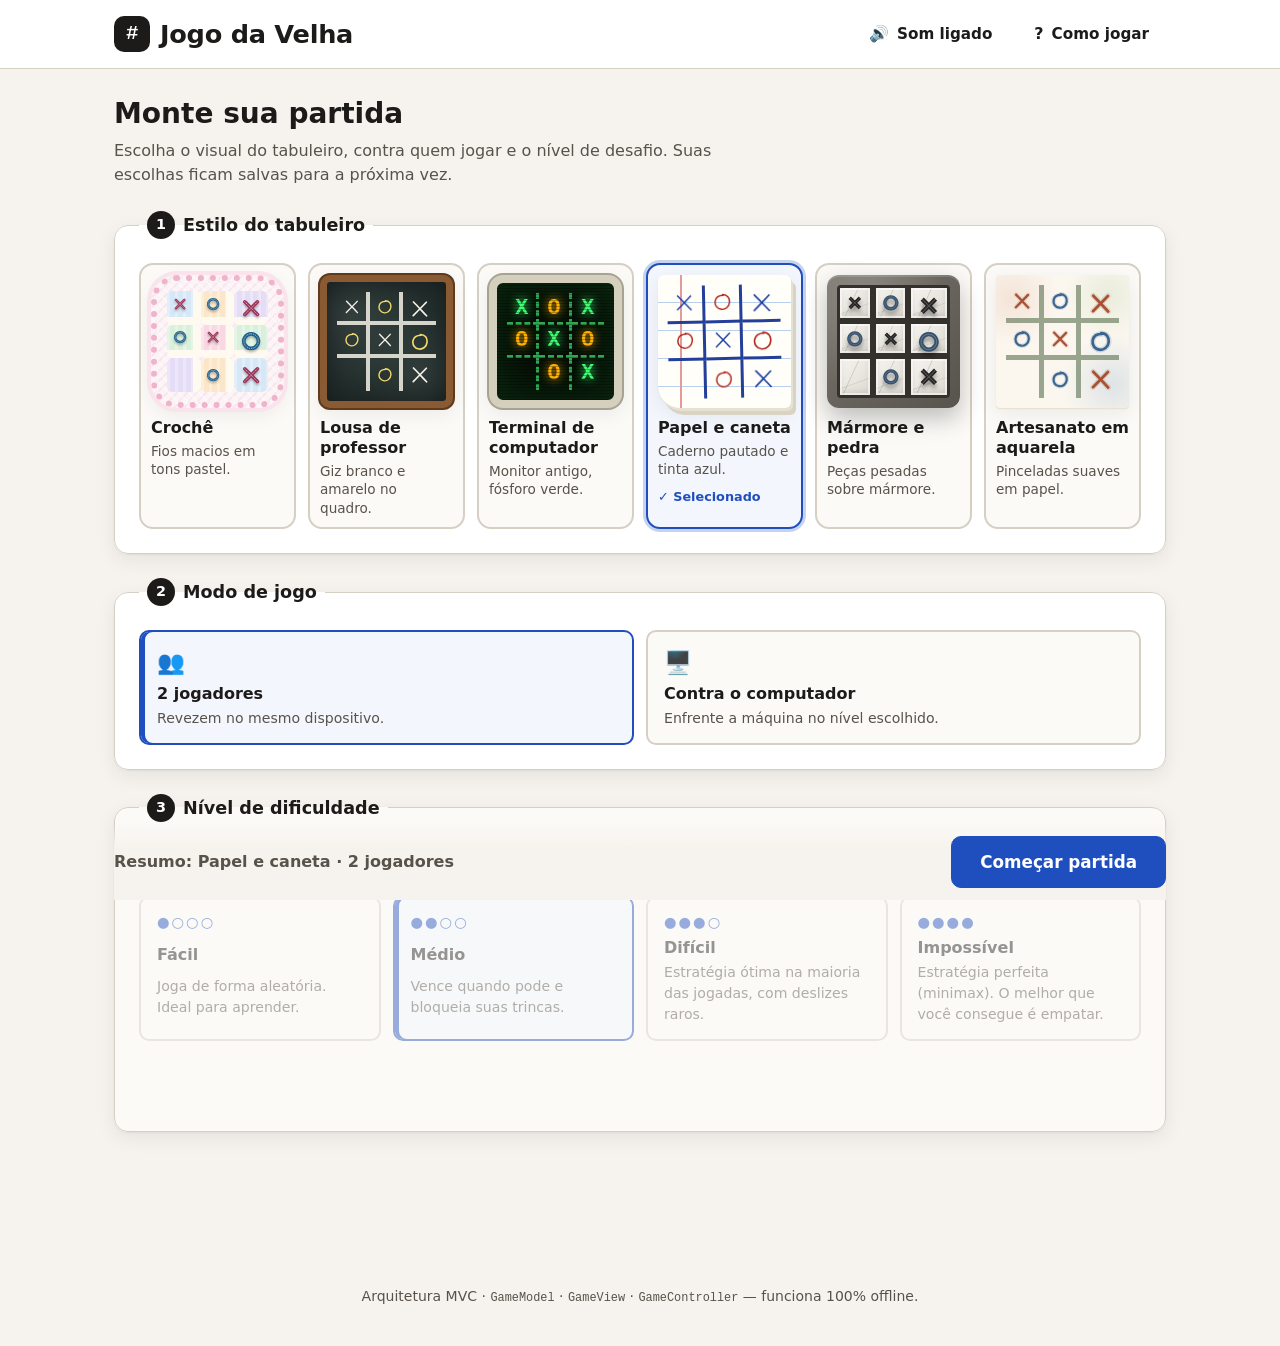
==== index.html @ 413ea944 "Jogo da Velha em arquitetura MVC Jogo da velha com separação Model/View/Controller, 6 estilos de tab" ====
<!DOCTYPE html>
<html lang="pt-BR">
<head>
  <meta charset="UTF-8">
  <meta name="viewport" content="width=device-width, initial-scale=1">
  <meta name="description" content="Jogo da Velha em arquitetura MVC com estilos visuais, níveis de dificuldade e acessibilidade WCAG AA.">
  <title>Jogo da Velha — Requisitos e Solução MVC</title>
  <link rel="stylesheet" href="css/styles.css">
</head>
<body>
  <a class="skip-link" href="#main">Pular para o conteúdo</a>

  <header class="app-header">
    <div class="app-header__inner">
      <h1 class="app-title">
        <span class="app-title__logo" aria-hidden="true">#</span>
        Jogo da Velha
      </h1>
      <nav class="app-header__actions" aria-label="Ações gerais">
        <button type="button" class="btn btn--ghost" id="btn-sound" aria-pressed="true" title="Ativar ou desativar sons (atalho S)">
          <span class="btn__icon" aria-hidden="true">🔊</span>
          <span class="btn__label">Som ligado</span>
        </button>
        <button type="button" class="btn btn--ghost" id="btn-help" title="Como jogar e atalhos (atalho ?)">
          <span class="btn__icon" aria-hidden="true">?</span>
          <span class="btn__label">Como jogar</span>
        </button>
      </nav>
    </div>
  </header>

  <main id="main" class="app-main" tabindex="-1">

    <!-- =============== TELA 1 — CONFIGURAÇÃO =============== -->
    <section id="screen-setup" class="screen" aria-labelledby="setup-title">
      <div class="setup-intro">
        <h2 id="setup-title">Monte sua partida</h2>
        <p class="muted">Escolha o visual do tabuleiro, contra quem jogar e o nível de desafio. Suas escolhas ficam salvas para a próxima vez.</p>
      </div>

      <form id="setup-form" class="setup-form" novalidate>
        <!-- Passo 1: estilo -->
        <fieldset class="setup-step">
          <legend><span class="step-num" aria-hidden="true">1</span> Estilo do tabuleiro</legend>
          <div class="style-grid" id="style-options">
            <!-- Cartões gerados pela View a partir do catálogo de estilos -->
          </div>
        </fieldset>

        <!-- Passo 2: modo -->
        <fieldset class="setup-step">
          <legend><span class="step-num" aria-hidden="true">2</span> Modo de jogo</legend>
          <div class="choice-row">
            <label class="choice">
              <input type="radio" name="mode" value="pvp" checked>
              <span class="choice__body">
                <span class="choice__icon" aria-hidden="true">👥</span>
                <span class="choice__title">2 jogadores</span>
                <span class="choice__desc">Revezem no mesmo dispositivo.</span>
              </span>
            </label>
            <label class="choice">
              <input type="radio" name="mode" value="cpu">
              <span class="choice__body">
                <span class="choice__icon" aria-hidden="true">🖥️</span>
                <span class="choice__title">Contra o computador</span>
                <span class="choice__desc">Enfrente a máquina no nível escolhido.</span>
              </span>
            </label>
          </div>
        </fieldset>

        <!-- Passo 3: dificuldade (somente contra o computador) -->
        <fieldset class="setup-step" id="cpu-options">
          <legend><span class="step-num" aria-hidden="true">3</span> Nível de dificuldade</legend>
          <p class="hint" id="cpu-options-hint">Disponível apenas no modo “Contra o computador”.</p>
          <div class="choice-row choice-row--4" id="difficulty-options">
            <!-- Gerado pela View a partir de DIFFICULTIES -->
          </div>

          <div class="mark-choice">
            <span class="mark-choice__label" id="mark-label">Você joga com:</span>
            <div class="segmented" role="radiogroup" aria-labelledby="mark-label">
              <label><input type="radio" name="humanMark" value="X" checked><span>X <small>(começa)</small></span></label>
              <label><input type="radio" name="humanMark" value="O"><span>O <small>(joga em 2º)</small></span></label>
            </div>
          </div>
        </fieldset>

        <div class="setup-actions">
          <p class="setup-summary" id="setup-summary" aria-live="polite"></p>
          <button type="submit" class="btn btn--primary btn--lg" id="btn-start">Começar partida</button>
        </div>
      </form>
    </section>

    <!-- =============== TELA 2 — PARTIDA =============== -->
    <section id="screen-game" class="screen" aria-labelledby="game-title" hidden>
      <h2 id="game-title" class="visually-hidden">Partida em andamento</h2>

      <div class="game-toolbar">
        <p class="config-chip" id="config-chip"></p>
        <button type="button" class="btn btn--ghost btn--sm" id="btn-settings" title="Voltar à escolha de estilo e dificuldade (atalho M)">
          <span aria-hidden="true">⚙</span> Alterar configurações
        </button>
      </div>

      <div class="scoreboard" aria-label="Placar da sessão" role="group">
        <div class="score score--x">
          <span class="score__label">Vitórias X</span>
          <span class="score__who" id="score-x-who">Jogador X</span>
          <output class="score__value" id="score-x" aria-label="Vitórias de X">0</output>
        </div>
        <div class="score score--draw">
          <span class="score__label">Empates</span>
          <span class="score__who">“Deu velha”</span>
          <output class="score__value" id="score-draw" aria-label="Empates">0</output>
        </div>
        <div class="score score--o">
          <span class="score__label">Vitórias O</span>
          <span class="score__who" id="score-o-who">Jogador O</span>
          <output class="score__value" id="score-o" aria-label="Vitórias de O">0</output>
        </div>
      </div>

      <div class="status" id="status" role="status" aria-live="polite" aria-atomic="true" data-tone="turn">
        <span class="status__badge" id="status-badge" aria-hidden="true">X</span>
        <span class="status__text" id="status-text">Vez do Jogador X</span>
      </div>

      <div class="stage" id="stage">
        <div class="board" id="board" role="group" aria-label="Tabuleiro 3 por 3" aria-describedby="board-help">
          <!-- 9 botões gerados pela View (RF01) -->
        </div>
      </div>
      <p class="visually-hidden" id="board-help">Use Tab para percorrer as casas, setas para mover entre elas e Enter ou Espaço para marcar. Teclas 1 a 9 marcam a casa correspondente.</p>

      <div class="game-actions">
        <button type="button" class="btn btn--primary" id="btn-new" title="Limpa o tabuleiro e mantém o placar (atalho N)">
          <span aria-hidden="true">↻</span> Nova partida
        </button>
        <button type="button" class="btn" id="btn-undo" title="Desfaz a última jogada (atalho U ou Ctrl+Z)">
          <span aria-hidden="true">↶</span> Desfazer jogada
        </button>
        <button type="button" class="btn btn--danger" id="btn-reset" title="Zera vitórias e empates após confirmação">
          <span aria-hidden="true">⌫</span> Zerar placar
        </button>
      </div>
      <p class="shortcuts muted" aria-hidden="true">
        Atalhos: <kbd>1</kbd>–<kbd>9</kbd> marcar · <kbd>N</kbd> nova partida · <kbd>U</kbd> desfazer · <kbd>M</kbd> configurações · <kbd>?</kbd> ajuda
      </p>
    </section>
  </main>

  <footer class="app-footer">
    <p>Arquitetura MVC · <code>GameModel</code> · <code>GameView</code> · <code>GameController</code> — funciona 100% offline.</p>
  </footer>

  <!-- =============== DIÁLOGO DE CONFIRMAÇÃO (nativo) =============== -->
  <dialog id="confirm-dialog" class="dialog" aria-labelledby="confirm-title" aria-describedby="confirm-message">
    <form method="dialog" class="dialog__body">
      <h2 id="confirm-title" class="dialog__title">Confirmar</h2>
      <p id="confirm-message"></p>
      <div class="dialog__actions">
        <button type="submit" value="cancel" class="btn" id="confirm-cancel" autofocus>Cancelar</button>
        <button type="submit" value="confirm" class="btn btn--danger" id="confirm-ok">Confirmar</button>
      </div>
    </form>
  </dialog>

  <!-- =============== AJUDA =============== -->
  <dialog id="help-dialog" class="dialog dialog--wide" aria-labelledby="help-title">
    <form method="dialog" class="dialog__body">
      <h2 id="help-title" class="dialog__title">Como jogar</h2>
      <ol class="help-list">
        <li><strong>Objetivo:</strong> alinhar 3 marcas iguais em uma linha, coluna ou diagonal.</li>
        <li><strong>X sempre começa</strong> cada partida. Depois as vezes se alternam automaticamente.</li>
        <li>Cada casa aceita <strong>uma única marca</strong>. Clicar numa casa ocupada não troca a vez.</li>
        <li>Se as 9 casas forem preenchidas sem trinca, <strong>deu velha</strong> (empate).</li>
        <li>Terminada a partida, o tabuleiro trava. Use <strong>Nova partida</strong> — o placar é mantido.</li>
        <li><strong>Zerar placar</strong> pede confirmação antes de apagar o histórico.</li>
      </ol>
      <h3 class="help-subtitle">Níveis do computador</h3>
      <dl class="help-levels" id="help-levels"></dl>
      <h3 class="help-subtitle">Atalhos de teclado</h3>
      <table class="help-keys">
        <tbody>
          <tr><th scope="row"><kbd>Tab</kbd> / <kbd>Shift</kbd>+<kbd>Tab</kbd></th><td>Percorrer casas e botões</td></tr>
          <tr><th scope="row"><kbd>←</kbd><kbd>↑</kbd><kbd>→</kbd><kbd>↓</kbd></th><td>Mover o foco pelo tabuleiro</td></tr>
          <tr><th scope="row"><kbd>Enter</kbd> / <kbd>Espaço</kbd></th><td>Marcar a casa em foco</td></tr>
          <tr><th scope="row"><kbd>1</kbd> a <kbd>9</kbd></th><td>Marcar casa (1 = canto superior esquerdo, 9 = inferior direito)</td></tr>
          <tr><th scope="row"><kbd>N</kbd></th><td>Nova partida</td></tr>
          <tr><th scope="row"><kbd>U</kbd> ou <kbd>Ctrl</kbd>+<kbd>Z</kbd></th><td>Desfazer jogada</td></tr>
          <tr><th scope="row"><kbd>M</kbd></th><td>Alterar configurações</td></tr>
          <tr><th scope="row"><kbd>S</kbd></th><td>Ligar/desligar som</td></tr>
          <tr><th scope="row"><kbd>Esc</kbd></th><td>Fechar janelas</td></tr>
        </tbody>
      </table>
      <div class="dialog__actions">
        <button type="submit" class="btn btn--primary" autofocus>Entendi</button>
      </div>
    </form>
  </dialog>

  <!-- Filtros SVG compartilhados (traço de giz, tinta e aquarela) -->
  <svg class="svg-defs" aria-hidden="true" focusable="false" width="0" height="0">
    <defs>
      <filter id="f-chalk" x="-10%" y="-10%" width="120%" height="120%">
        <feTurbulence type="fractalNoise" baseFrequency="0.9" numOctaves="2" seed="3" result="noise"/>
        <feDisplacementMap in="SourceGraphic" in2="noise" scale="3.2"/>
      </filter>
      <filter id="f-ink" x="-10%" y="-10%" width="120%" height="120%">
        <feTurbulence type="fractalNoise" baseFrequency="0.04" numOctaves="2" seed="7" result="noise"/>
        <feDisplacementMap in="SourceGraphic" in2="noise" scale="3"/>
      </filter>
      <filter id="f-watercolor" x="-20%" y="-20%" width="140%" height="140%">
        <feTurbulence type="fractalNoise" baseFrequency="0.05" numOctaves="3" seed="11" result="noise"/>
        <feDisplacementMap in="SourceGraphic" in2="noise" scale="6" result="d"/>
        <feGaussianBlur in="d" stdDeviation="0.6"/>
      </filter>
    </defs>
  </svg>

  <!-- Ordem de carga: Model → View → Controller (sem dependências externas, RNF07) -->
  <script src="js/model.js"></script>
  <script src="js/view.js"></script>
  <script src="js/controller.js"></script>
</body>
</html>
---- css/styles.css ----
/* =========================================================
   Jogo da Velha — folha de estilos
   Interface neutra (WCAG AA) + 6 estilos de tabuleiro
   (Crochê, Lousa, Terminal, Papel, Mármore, Aquarela)
   ========================================================= */

:root {
  --bg: #f6f3ee;
  --surface: #ffffff;
  --surface-2: #fbfaf7;
  --text: #1c1b1a;
  --muted: #58524a;
  --border: #d6cfc4;
  --primary: #1f4fbf;
  --primary-hover: #183f99;
  --danger: #b42318;
  --danger-hover: #8f1c13;
  --focus: #1f4fbf;
  --radius: 14px;
  --radius-sm: 10px;
  --shadow: 0 1px 2px rgba(28, 27, 26, .06), 0 6px 20px rgba(28, 27, 26, .07);
  --font: system-ui, -apple-system, "Segoe UI", Roboto, "Helvetica Neue", Arial, sans-serif;
  --mono: ui-monospace, "Cascadia Mono", Consolas, "Courier New", monospace;
  --space: clamp(12px, 3vw, 24px);

  /* Cores de X e O na interface (placar/status) — padrão, sobrescritas por estilo */
  --x-ui: #1d3fa5;
  --o-ui: #b3261e;
}

*, *::before, *::after { box-sizing: border-box; }

html { -webkit-text-size-adjust: 100%; }

body {
  margin: 0;
  min-height: 100vh;
  display: flex;
  flex-direction: column;
  background: var(--bg);
  color: var(--text);
  font: 16px/1.5 var(--font);
  overflow-x: hidden;
}

[hidden] { display: none !important; }

.visually-hidden,
.svg-defs {
  position: absolute !important;
  width: 1px; height: 1px;
  padding: 0; margin: -1px;
  overflow: hidden; clip: rect(0 0 0 0);
  white-space: nowrap; border: 0;
}

.skip-link {
  position: absolute; left: 12px; top: -60px;
  background: var(--primary); color: #fff;
  padding: 10px 16px; border-radius: 8px; z-index: 100;
  text-decoration: none; font-weight: 600;
}
.skip-link:focus { top: 12px; }

:focus-visible {
  outline: 3px solid var(--focus);
  outline-offset: 3px;
}

.muted { color: var(--muted); }

kbd {
  display: inline-block;
  min-width: 1.6em;
  padding: 0 .35em;
  border: 1px solid var(--border);
  border-bottom-width: 2px;
  border-radius: 5px;
  background: var(--surface);
  font: 600 .8em/1.6 var(--mono);
  text-align: center;
  color: var(--text);
}

/* ------------------------- Cabeçalho ------------------------- */

.app-header {
  background: var(--surface);
  border-bottom: 1px solid var(--border);
}
.app-header__inner {
  max-width: 1100px;
  margin: 0 auto;
  padding: 12px var(--space);
  display: flex;
  align-items: center;
  justify-content: space-between;
  gap: 12px;
  flex-wrap: wrap;
}
.app-title {
  margin: 0;
  font-size: clamp(1.25rem, 4vw, 1.6rem);
  display: flex; align-items: center; gap: 10px;
  letter-spacing: -.01em;
}
.app-title__logo {
  display: inline-grid; place-items: center;
  width: 36px; height: 36px;
  border-radius: 10px;
  background: var(--text); color: var(--surface);
  font: 700 1.3rem/1 var(--mono);
}
.app-header__actions { display: flex; gap: 8px; flex-wrap: wrap; }

.app-main {
  flex: 1;
  width: 100%;
  max-width: 1100px;
  margin: 0 auto;
  padding: var(--space);
}
.app-main:focus { outline: none; }

.app-footer {
  text-align: center;
  padding: 16px var(--space) 24px;
  color: var(--muted);
  font-size: .875rem;
}
.app-footer code { font-family: var(--mono); font-size: .85em; }

/* ------------------------- Botões ------------------------- */

.btn {
  --btn-bg: var(--surface);
  --btn-fg: var(--text);
  --btn-border: var(--border);
  display: inline-flex; align-items: center; justify-content: center; gap: 8px;
  min-height: 44px;              /* alvo de toque confortável */
  padding: 8px 16px;
  border: 1.5px solid var(--btn-border);
  border-radius: var(--radius-sm);
  background: var(--btn-bg);
  color: var(--btn-fg);
  font: 600 .95rem/1.2 var(--font);
  cursor: pointer;
  transition: background-color .15s, border-color .15s, transform .08s, box-shadow .15s;
}
.btn:hover:not(:disabled) { border-color: var(--text); box-shadow: 0 2px 8px rgba(0,0,0,.08); }
.btn:active:not(:disabled) { transform: translateY(1px); }
.btn:disabled { opacity: .5; cursor: not-allowed; }

.btn--primary { --btn-bg: var(--primary); --btn-fg: #fff; --btn-border: var(--primary); }
.btn--primary:hover:not(:disabled) { --btn-bg: var(--primary-hover); border-color: var(--primary-hover); }
.btn--danger { --btn-fg: var(--danger); --btn-border: #e5b4ae; }
.btn--danger:hover:not(:disabled) { border-color: var(--danger); background: #fdf1ef; }
#confirm-ok.btn--danger { --btn-bg: var(--danger); --btn-fg: #fff; --btn-border: var(--danger); }
#confirm-ok.btn--danger:hover { background: var(--danger-hover); }
.btn--ghost { --btn-border: transparent; --btn-bg: transparent; }
.btn--ghost:hover:not(:disabled) { background: var(--surface-2); border-color: var(--border); box-shadow: none; }
.btn--sm { min-height: 40px; padding: 6px 12px; font-size: .9rem; }
.btn--lg { min-height: 52px; padding: 12px 28px; font-size: 1.05rem; }
.btn__icon { font-size: 1.05em; line-height: 1; }

@media (max-width: 480px) {
  .app-header .btn__label { position: absolute; width: 1px; height: 1px; overflow: hidden; clip: rect(0 0 0 0); }
  .app-header .btn { min-width: 44px; padding: 8px; }
}

/* ------------------------- Tela de configuração ------------------------- */

.setup-intro h2 { margin: 0 0 4px; font-size: clamp(1.3rem, 4vw, 1.75rem); }
.setup-intro p { margin: 0 0 var(--space); max-width: 60ch; }

.setup-form { display: grid; gap: var(--space); }

.setup-step {
  margin: 0;
  padding: var(--space);
  border: 1px solid var(--border);
  border-radius: var(--radius);
  background: var(--surface);
  box-shadow: var(--shadow);
  min-width: 0;
}
.setup-step legend {
  padding: 0 8px;
  font-weight: 700;
  font-size: 1.1rem;
  display: flex; align-items: center; gap: 8px;
}
.step-num {
  display: inline-grid; place-items: center;
  width: 28px; height: 28px; border-radius: 50%;
  background: var(--text); color: var(--surface);
  font-size: .9rem;
}
.setup-step:disabled { background: var(--surface-2); }
.setup-step:disabled .choice-row,
.setup-step:disabled .mark-choice { opacity: .45; }
.hint {
  margin: 0 0 12px;
  padding: 8px 12px;
  border-radius: 8px;
  background: #eef2fb;
  color: #1d3a7a;
  font-size: .925rem;
}

/* Cartões de estilo */
.style-grid {
  display: grid;
  grid-template-columns: repeat(auto-fill, minmax(min(150px, 100%), 1fr));
  gap: 12px;
}
@media (max-width: 520px) {
  .style-grid { grid-template-columns: repeat(2, minmax(0, 1fr)); gap: 8px; }
  .style-card__body { padding: 8px; }
  .style-card__desc { display: none; }  /* design minimalista: o título + a prévia bastam */
  .setup-step { padding: 14px 12px; }
}
.style-card { position: relative; display: block; cursor: pointer; }
.style-card input,
.choice input,
.segmented input {
  position: absolute; opacity: 0; width: 1px; height: 1px; pointer-events: none;
}
.style-card__body {
  display: flex; flex-direction: column; gap: 4px;
  height: 100%;
  padding: 10px;
  border: 2px solid var(--border);
  border-radius: var(--radius);
  background: var(--surface-2);
  transition: border-color .15s, box-shadow .15s, transform .15s;
}
.style-card:hover .style-card__body { border-color: var(--muted); transform: translateY(-2px); }
.style-card input:checked + .style-card__body {
  border-color: var(--primary);
  box-shadow: 0 0 0 3px rgba(31, 79, 191, .25);
  background: #f3f6fd;
}
.style-card input:focus-visible + .style-card__body,
.choice input:focus-visible + .choice__body,
.segmented input:focus-visible + span {
  outline: 3px solid var(--focus);
  outline-offset: 3px;
}
.style-card__title { font-weight: 700; margin-top: 6px; line-height: 1.25; }
.style-card__desc { font-size: .85rem; color: var(--muted); line-height: 1.35; }
.style-card__check {
  display: none;
  margin-top: 4px;
  font-size: .8rem; font-weight: 700; color: var(--primary);
}
.style-card input:checked + .style-card__body .style-card__check { display: block; }

/* Escolhas (modo e dificuldade) */
.choice-row {
  display: grid;
  grid-template-columns: repeat(auto-fit, minmax(min(220px, 100%), 1fr));
  gap: 12px;
}
.choice-row--4 { grid-template-columns: repeat(auto-fit, minmax(min(190px, 100%), 1fr)); }
.choice { position: relative; display: block; cursor: pointer; }
.setup-step:disabled .choice, .setup-step:disabled .segmented label { cursor: not-allowed; }
.choice__body {
  display: grid; gap: 2px;
  height: 100%;
  padding: 14px 16px;
  border: 2px solid var(--border);
  border-radius: var(--radius-sm);
  background: var(--surface-2);
  transition: border-color .15s, background-color .15s;
}
.choice:hover .choice__body { border-color: var(--muted); }
.choice input:checked + .choice__body {
  border-color: var(--primary);
  background: #f3f6fd;
  box-shadow: inset 4px 0 0 var(--primary);
}
.choice__icon { font-size: 1.4rem; }
.choice__title { font-weight: 700; }
.choice__desc { font-size: .88rem; color: var(--muted); }
.level-meter { color: var(--primary); letter-spacing: 2px; font-size: .9rem; }

.mark-choice {
  display: flex; flex-wrap: wrap; align-items: center; gap: 10px 16px;
  margin-top: 16px;
}
.mark-choice__label { font-weight: 600; }
.segmented {
  display: inline-flex;
  border: 2px solid var(--border);
  border-radius: 999px;
  padding: 3px;
  background: var(--surface-2);
  flex-wrap: wrap;
}
.segmented label { position: relative; cursor: pointer; }
.segmented span {
  display: inline-block;
  padding: 8px 16px;
  border-radius: 999px;
  font-weight: 700;
  min-height: 40px;
}
.segmented small { font-weight: 500; color: inherit; opacity: .85; }
.segmented input:checked + span { background: var(--primary); color: #fff; }

.setup-actions {
  display: flex; flex-wrap: wrap; align-items: center; justify-content: space-between; gap: 12px;
  position: sticky; bottom: 0;
  padding: 12px 0;
  background: linear-gradient(to top, var(--bg) 70%, rgba(246, 243, 238, 0));
}
.setup-summary { margin: 0; font-weight: 600; color: var(--muted); flex: 1 1 240px; }

/* ------------------------- Tela de jogo ------------------------- */

#screen-game {
  max-width: 560px;
  margin: 0 auto;
  display: grid;
  gap: 14px;
}

.game-toolbar {
  display: flex; flex-wrap: wrap; align-items: center; justify-content: space-between; gap: 8px;
}
.config-chip {
  margin: 0;
  padding: 6px 12px;
  border-radius: 999px;
  background: var(--surface);
  border: 1px solid var(--border);
  font-size: .875rem; font-weight: 600; color: var(--muted);
}

/* Placar — RF07 */
.scoreboard {
  display: grid;
  grid-template-columns: repeat(3, minmax(0, 1fr));
  gap: 10px;
}
.score {
  display: grid; justify-items: center; gap: 0;
  padding: 10px 6px 8px;
  background: var(--surface);
  border: 1px solid var(--border);
  border-top: 5px solid var(--muted);
  border-radius: var(--radius-sm);
  box-shadow: var(--shadow);
  text-align: center;
  min-width: 0;
}
.score--x { border-top-color: var(--x-ui); }
.score--o { border-top-color: var(--o-ui); }
.score__label { font-size: .72rem; font-weight: 800; letter-spacing: .08em; text-transform: uppercase; color: var(--muted); }
.score__who { font-size: .8rem; color: var(--muted); white-space: nowrap; overflow: hidden; text-overflow: ellipsis; max-width: 100%; }
.score__value { font: 800 clamp(1.6rem, 7vw, 2.2rem)/1.1 var(--font); font-variant-numeric: tabular-nums; }
.score--x .score__value { color: var(--x-ui); }
.score--o .score__value { color: var(--o-ui); }
.score.is-bump { animation: bump .5s ease; }

/* Status — role="status" */
.status {
  --tone-bg: var(--surface);
  --tone-fg: var(--text);
  --tone-bar: var(--muted);
  display: flex; align-items: center; gap: 12px;
  min-height: 60px;
  padding: 10px 14px;
  border-radius: var(--radius-sm);
  background: var(--tone-bg);
  color: var(--tone-fg);
  border: 1px solid var(--border);
  border-left: 6px solid var(--tone-bar);
  box-shadow: var(--shadow);
  font-weight: 600;
  transition: background-color .2s;
}
.status[data-player="X"] { --tone-bar: var(--x-ui); }
.status[data-player="O"] { --tone-bar: var(--o-ui); }
.status[data-tone="win"]   { --tone-bg: #e8f6ed; --tone-fg: #14532d; --tone-bar: #15803d; }
.status[data-tone="draw"]  { --tone-bg: #fff5d9; --tone-fg: #5c4000; --tone-bar: #a16207; }
.status[data-tone="error"] { --tone-bg: #fdeceb; --tone-fg: #8c1d18; --tone-bar: #b42318; }
.status[data-tone="busy"]  { --tone-bg: #eef2fb; --tone-fg: #1d3a7a; }
.status__badge {
  flex: none;
  display: inline-grid; place-items: center;
  width: 38px; height: 38px;
  border-radius: 50%;
  background: var(--muted);
  color: #fff;
  font: 800 1.2rem/1 var(--font);
}
.status[data-player="X"] .status__badge { background: var(--x-ui); }
.status[data-player="O"] .status__badge { background: var(--o-ui); border-radius: 50%; }
.status[data-player="X"] .status__badge { border-radius: 8px; } /* forma distinta: não depende só da cor */
.status[data-tone="busy"] .status__text::after {
  content: "";
  display: inline-block; width: 1.2em; text-align: left;
  animation: dots 1.2s steps(4, end) infinite;
}
.status.is-invalid { animation: shake .4s ease; }

/* Ações */
.game-actions {
  display: grid;
  grid-template-columns: repeat(3, minmax(0, 1fr));
  gap: 10px;
}
.game-actions .btn { padding-inline: 8px; }
@media (max-width: 420px) {
  .game-actions { grid-template-columns: 1fr 1fr; }
  .game-actions .btn--primary { grid-column: 1 / -1; }
}
.shortcuts { margin: 0; text-align: center; font-size: .85rem; line-height: 2; }
@media (hover: none) { .shortcuts { display: none; } }

/* =========================================================
   TABULEIRO — estrutura comum
   ========================================================= */

.stage {
  /* Variáveis padrão (sobrescritas por estilo) */
  --stage-bg: #fffef8;
  --line: #2a4bb0;
  --line-w: 4px;
  --line-style: solid;
  --cell-bg: transparent;
  --x: #1d3fa5;
  --o: #b3261e;
  --mark-w: 9;
  --mark-cap: round;
  --win: #15803d;
  --win-bg: rgba(21, 128, 61, .16);
  --hover: rgba(0, 0, 0, .05);
  --cell-focus: #1f4fbf;
  --dim: .35;

  position: relative;
  padding: clamp(14px, 4vw, 26px);
  border-radius: 18px;
  background: var(--stage-bg);
  box-shadow: var(--shadow);
  isolation: isolate;
}

.board {
  display: grid;
  grid-template-columns: repeat(3, 1fr);
  grid-template-rows: repeat(3, 1fr);
  width: min(100%, 440px);
  aspect-ratio: 1;
  margin: 0 auto;
}

.cell {
  position: relative;
  display: grid; place-items: center;
  width: 100%; height: 100%;
  min-width: 0; min-height: 0;
  margin: 0; padding: 12%;
  border: 0 var(--line-style) var(--line);
  background: var(--cell-bg);
  background-clip: padding-box; /* realces não cobrem as linhas do tabuleiro */
  color: inherit;
  font: inherit;
  cursor: pointer;
  -webkit-tap-highlight-color: transparent;
  transition: background-color .15s;
}
/* Linhas do "#" desenhadas com bordas internas */
.cell:nth-child(3n+1), .cell:nth-child(3n+2) { border-right-width: var(--line-w); }
.cell:nth-child(-n+6) { border-bottom-width: var(--line-w); }

.board[data-locked="false"] .cell:not([data-mark]):hover { background-color: var(--hover); }
.cell[aria-disabled="true"] { cursor: not-allowed; }
.board[aria-busy="true"] .cell { cursor: progress; }

.cell:focus-visible {
  outline: 3px solid var(--cell-focus);
  outline-offset: -7px;
  z-index: 1;
}

/* Marcas */
.mark { width: 100%; height: 100%; overflow: visible; display: block; }
.mark path { fill: none; stroke-linecap: var(--mark-cap); stroke-linejoin: round; }
.mark__main { stroke-width: var(--mark-w); }
.mark--X .mark__main, .mark--X.mark--text { stroke: var(--x); color: var(--x); }
.mark--O .mark__main, .mark--O.mark--text { stroke: var(--o); color: var(--o); }
.mark__tex, .mark__bleed { display: none; }
.mark--text {
  display: grid; place-items: center;
  font: 700 clamp(2rem, 13vw, 4.2rem)/1 var(--mono);
}

.ghost { display: none; width: 100%; height: 100%; opacity: .28; pointer-events: none; }
.board[data-locked="false"] .cell:hover .ghost,
.board[data-locked="false"] .cell:focus-visible .ghost { display: block; }

.cell.is-new .mark { animation: pop .28s cubic-bezier(.2, 1.4, .5, 1); }
.cell.is-new .mark__main { stroke-dasharray: 260; animation: draw .35s ease-out; }

/* Vitória — destaque verde + estrela (não depende só da cor) */
.cell.is-win { background-color: var(--win-bg); box-shadow: inset 0 0 0 4px var(--win); }
.cell.is-win::after {
  content: "★";
  position: absolute; top: 6%; right: 8%;
  font-size: clamp(.8rem, 3.2vw, 1.1rem);
  color: var(--win);
  line-height: 1;
}
.cell.is-win .mark { animation: win-pulse .9s ease 2; }
.cell.is-dim .mark { opacity: var(--dim); }
.board[data-over="draw"] .mark { opacity: .7; }

.cell.is-invalid { animation: shake .4s ease; box-shadow: inset 0 0 0 4px #d92d20; }

/* Miniaturas na tela de configuração */
.stage--mini { padding: 10px; border-radius: 12px; box-shadow: none; }
.board--mini { width: 100%; }
.cell--mini { padding: 14%; cursor: inherit; }
.stage--mini { --line-w: 2px; }
.stage--mini .mark--text { font-size: 1.35rem; }
.stage--mini[data-style="croche"] { --mark-w: 12; }

/* =========================================================
   ESTILOS — baseados na imagem "Tictactoe_style"
   ========================================================= */

/* 1) CROCHÊ ------------------------------------------------ */
[data-style="croche"] { --x-ui: #9c3659; --o-ui: #1f5f8b; }
.stage[data-style="croche"] {
  --stage-bg: #fdf3f7;
  --line: #fffaf0;
  --line-w: 8px;
  --x: #9c3659;
  --o: #1f5f8b;
  --mark-w: 15;
  --hover: rgba(255, 255, 255, .45);
  --cell-focus: #3b1f2b;
  background:
    repeating-linear-gradient(45deg, rgba(255,255,255,.35) 0 2px, transparent 2px 7px),
    repeating-linear-gradient(-45deg, rgba(0,0,0,.035) 0 2px, transparent 2px 7px),
    var(--stage-bg);
  border: 6px dotted #efb3cb;
  box-shadow: 0 0 0 4px #fbe3ec, var(--shadow);
  border-radius: 26px;
}
.stage[data-style="croche"] .cell {
  background-image: repeating-linear-gradient(90deg, rgba(255,255,255,.3) 0 3px, transparent 3px 8px);
  border-radius: 6px;
}
.stage[data-style="croche"] .cell:nth-child(1), .stage[data-style="croche"] .cell:nth-child(9) { background-color: #d6e8f7; }
.stage[data-style="croche"] .cell:nth-child(2), .stage[data-style="croche"] .cell:nth-child(8) { background-color: #fbe6c9; }
.stage[data-style="croche"] .cell:nth-child(3), .stage[data-style="croche"] .cell:nth-child(7) { background-color: #e5dcf6; }
.stage[data-style="croche"] .cell:nth-child(4), .stage[data-style="croche"] .cell:nth-child(6) { background-color: #d9f0dc; }
.stage[data-style="croche"] .cell:nth-child(5) { background-color: #f9d8e3; }
.stage[data-style="croche"] .mark__tex {
  display: inline; stroke: rgba(255,255,255,.6); stroke-width: 4; stroke-dasharray: 2 7;
}
.stage[data-style="croche"] .mark { filter: drop-shadow(0 2px 1px rgba(0,0,0,.25)); }

/* 2) LOUSA DE PROFESSOR ----------------------------------- */
[data-style="lousa"] { --x-ui: #36433e; --o-ui: #7a5b00; }
.stage[data-style="lousa"] {
  --stage-bg: #253230;
  --line: rgba(238, 235, 225, .88);
  --line-w: 4px;
  --x: #f5f2e9;
  --o: #f4d86a;
  --mark-w: 7;
  --win: #7ee29b;
  --win-bg: rgba(126, 226, 155, .18);
  --hover: rgba(255, 255, 255, .06);
  --cell-focus: #ffd84d;
  --dim: .4;
  background:
    radial-gradient(ellipse at 20% 30%, rgba(255,255,255,.07), transparent 55%),
    radial-gradient(ellipse at 80% 75%, rgba(255,255,255,.05), transparent 50%),
    var(--stage-bg);
  border: 14px solid #8a5a32;
  border-radius: 10px;
  box-shadow: inset 0 0 30px rgba(0,0,0,.5), 0 0 0 2px #5e3b1f, var(--shadow);
}
.stage[data-style="lousa"]:not(.stage--mini) { padding-bottom: clamp(26px, 6vw, 40px); }
.stage[data-style="lousa"]:not(.stage--mini)::after { /* apagador e giz */
  content: "";
  position: absolute; right: 18px; bottom: 6px;
  width: 64px; height: 12px; border-radius: 3px;
  background: linear-gradient(#d6d2c9 0 40%, #7b6f62 40%);
  box-shadow: -48px 3px 0 -3px #f1eee6;
}
.stage--mini[data-style="lousa"] { border-width: 7px; }

/* 3) TERMINAL DE COMPUTADOR -------------------------------- */
[data-style="terminal"] { --x-ui: #146c34; --o-ui: #8f5200; }
.stage[data-style="terminal"] {
  --stage-bg: #061006;
  --line: #2fa653;
  --line-w: 3px;
  --line-style: dashed;
  --x: #3dff72;
  --o: #ffb000;
  --win: #3dff72;
  --win-bg: rgba(61, 255, 114, .16);
  --hover: rgba(61, 255, 114, .08);
  --cell-focus: #ffffff;
  --dim: .4;
  background: var(--stage-bg);
  border: 18px solid #d5cfbe;
  border-radius: 26px;
  box-shadow: inset 0 0 40px rgba(61, 255, 114, .12), 0 0 0 2px #a8a292, var(--shadow);
  font-family: var(--mono);
}
.stage[data-style="terminal"]::before { /* linhas de varredura CRT */
  content: "";
  position: absolute; inset: 0;
  border-radius: 8px;
  background: repeating-linear-gradient(to bottom, rgba(0,0,0,0) 0 2px, rgba(0,0,0,.28) 2px 3px);
  pointer-events: none;
  z-index: 2;
}
.stage[data-style="terminal"]:not(.stage--mini) { padding-top: clamp(40px, 9vw, 52px); }
.stage[data-style="terminal"]:not(.stage--mini)::after {
  content: "C:\\> tic-tac-toe.exe_" / "";
  position: absolute; top: 14px; left: clamp(14px, 4vw, 26px);
  color: #3dff72; font: 600 .85rem/1 var(--mono);
  text-shadow: 0 0 6px rgba(61,255,114,.6);
}
.stage[data-style="terminal"] .mark--text { text-shadow: 0 0 10px currentColor; }
.stage--mini[data-style="terminal"] { border-width: 8px; border-radius: 14px; }

/* 4) PAPEL E CANETA --------------------------------------- */
[data-style="papel"] { --x-ui: #1d3fa5; --o-ui: #b3261e; }
.stage[data-style="papel"] {
  --stage-bg: #fffef8;
  --line: #243f99;
  --line-w: 3px;
  --x: #1d3fa5;
  --o: #b3261e;
  --mark-w: 6;
  background:
    linear-gradient(to right, transparent 22px, #e59a9a 22px, #e59a9a 24px, transparent 24px),
    repeating-linear-gradient(to bottom, transparent 0 27px, #b9cfee 27px 28px),
    var(--stage-bg);
  border-radius: 6px 6px 6px 22px;
  box-shadow: 2px 3px 0 #e6e1d3, 5px 7px 0 #d9d3c3, var(--shadow);
}
.stage[data-style="papel"] .cell { border-color: var(--line); }
.stage[data-style="papel"] .board { transform: rotate(-1.2deg); }

/* 5) MÁRMORE E PEDRA -------------------------------------- */
[data-style="marmore"] { --x-ui: #2b2b2b; --o-ui: #36526b; }
.stage[data-style="marmore"] {
  --stage-bg: #6b665f;
  --line: #34312d;
  --line-w: 6px;
  --x: #232323;
  --o: #34506a;
  --mark-w: 17;
  --mark-cap: butt;
  --hover: rgba(255, 255, 255, .5);
  --cell-focus: #b3261e;
  background:
    radial-gradient(ellipse at 30% 20%, rgba(255,255,255,.18), transparent 60%),
    linear-gradient(135deg, #7a756d, #57534d);
  border-radius: 12px;
  box-shadow: inset 0 2px 0 rgba(255,255,255,.15), 0 10px 24px rgba(0,0,0,.25);
}
.stage[data-style="marmore"] .board { border: 6px solid var(--line); border-radius: 4px; }
.stage[data-style="marmore"] .cell {
  background:
    linear-gradient(115deg, transparent 40%, rgba(120,118,112,.28) 41%, transparent 44%),
    linear-gradient(160deg, transparent 62%, rgba(140,138,130,.22) 63%, transparent 66%),
    linear-gradient(135deg, #f6f4ef, #dedad2);
  background-clip: padding-box;
  box-shadow: inset 0 0 0 2px rgba(255,255,255,.6), inset 0 -3px 6px rgba(0,0,0,.12);
}
.stage[data-style="marmore"] .cell.is-win {
  background: linear-gradient(135deg, #dff3e5, #c3e6cd);
  background-clip: padding-box;
  box-shadow: inset 0 0 0 4px var(--win);
}
.stage[data-style="marmore"] .mark { filter: drop-shadow(0 4px 2px rgba(0,0,0,.35)); }
.stage[data-style="marmore"] .mark__tex { display: inline; stroke: rgba(255,255,255,.22); stroke-width: 4; }
.stage--mini[data-style="marmore"] .board { border-width: 3px; }

/* 6) ARTESANATO EM AQUARELA ------------------------------- */
[data-style="aquarela"] { --x-ui: #9b4426; --o-ui: #2d5b8a; }
.stage[data-style="aquarela"] {
  --stage-bg: #fbf7ef;
  --line: rgba(120, 138, 110, .75);
  --line-w: 5px;
  --x: #a2482a;
  --o: #2d5b8a;
  --mark-w: 10;
  background:
    radial-gradient(circle at 12% 18%, rgba(214,140,110,.18), transparent 30%),
    radial-gradient(circle at 88% 82%, rgba(95,140,190,.18), transparent 32%),
    radial-gradient(circle at 85% 15%, rgba(140,180,120,.16), transparent 28%),
    var(--stage-bg);
  border-radius: 4px;
  box-shadow: 0 1px 0 #e9e2d2, var(--shadow);
}
.stage[data-style="aquarela"] .mark__bleed { display: inline; stroke-width: 20; opacity: .17; }
.stage[data-style="aquarela"] .mark--X .mark__bleed { stroke: var(--x); }
.stage[data-style="aquarela"] .mark--O .mark__bleed { stroke: var(--o); }
.stage[data-style="aquarela"] .mark__main { opacity: .92; }

/* ------------------------- Diálogos ------------------------- */

.dialog {
  width: min(92vw, 440px);
  padding: 0;
  border: 0;
  border-radius: var(--radius);
  background: var(--surface);
  color: var(--text);
  box-shadow: 0 20px 60px rgba(0,0,0,.3);
}
.dialog--wide { width: min(92vw, 600px); }
.dialog::backdrop { background: rgba(20, 18, 16, .55); }
.dialog__body { padding: 22px; }
.dialog__title { margin: 0 0 8px; font-size: 1.25rem; }
.dialog__actions { display: flex; flex-wrap: wrap; justify-content: flex-end; gap: 10px; margin-top: 18px; }
.help-list { padding-left: 1.2em; margin: 0; display: grid; gap: 6px; }
.help-subtitle { font-size: 1rem; margin: 18px 0 8px; }
.help-levels { margin: 0; display: grid; grid-template-columns: max-content 1fr; gap: 4px 12px; }
.help-levels dt { font-weight: 700; }
.help-levels dd { margin: 0; color: var(--muted); }
.help-keys { width: 100%; border-collapse: collapse; font-size: .92rem; }
.help-keys th, .help-keys td { text-align: left; padding: 6px 4px; border-bottom: 1px solid var(--border); vertical-align: top; }
.help-keys th { font-weight: 500; white-space: nowrap; padding-right: 12px; }

/* ------------------------- Animações ------------------------- */

@keyframes pop { from { transform: scale(.6); opacity: 0; } to { transform: scale(1); opacity: 1; } }
@keyframes draw { from { stroke-dashoffset: 260; } to { stroke-dashoffset: 0; } }
@keyframes win-pulse { 50% { transform: scale(1.12); } }
@keyframes bump { 40% { transform: scale(1.08); } }
@keyframes shake {
  20%, 60% { transform: translateX(-6px); }
  40%, 80% { transform: translateX(6px); }
}
@keyframes dots { 0% { content: ""; } 25% { content: "."; } 50% { content: ".."; } 75% { content: "..."; } }

@media (prefers-reduced-motion: reduce) {
  *, *::before, *::after { animation-duration: .001ms !important; animation-iteration-count: 1 !important; transition: none !important; }
  .stage[data-style="papel"] .board { transform: none; }
}

/* Modo de alto contraste do sistema */
@media (forced-colors: active) {
  .cell { border-color: CanvasText; }
  .mark path { stroke: CanvasText !important; }
  .mark--text { color: CanvasText !important; }
  .cell.is-win { outline: 4px solid Highlight; outline-offset: -8px; }
}
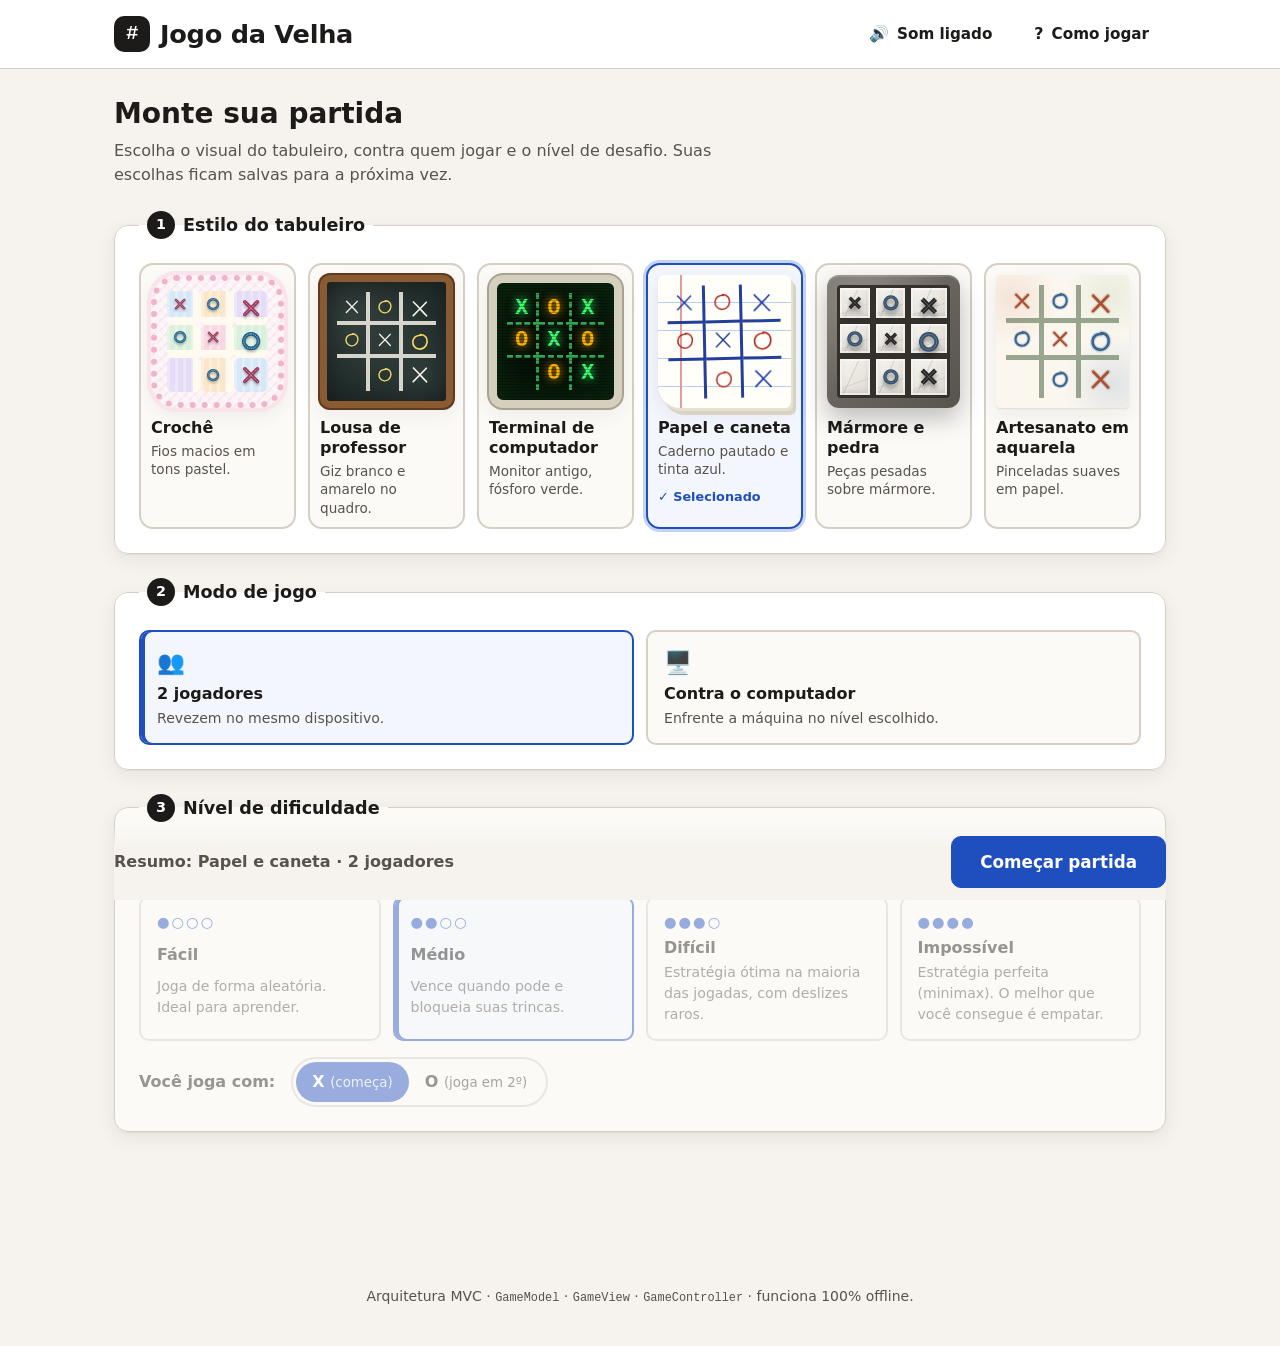
==== commit 50b26755: "Documenta o código e aplica princípios de clean code - JSDoc em todas as classes, métodos e funções " ====
--- a/index.html
+++ b/index.html
@@ -31,7 +31,7 @@
 
   <main id="main" class="app-main" tabindex="-1">
 
-    <!-- =============== TELA 1 — CONFIGURAÇÃO =============== -->
+    <!-- =============== TELA 1: CONFIGURAÇÃO =============== -->
     <section id="screen-setup" class="screen" aria-labelledby="setup-title">
       <div class="setup-intro">
         <h2 id="setup-title">Monte sua partida</h2>
@@ -94,7 +94,7 @@
       </form>
     </section>
 
-    <!-- =============== TELA 2 — PARTIDA =============== -->
+    <!-- =============== TELA 2: PARTIDA =============== -->
     <section id="screen-game" class="screen" aria-labelledby="game-title" hidden>
       <h2 id="game-title" class="visually-hidden">Partida em andamento</h2>
 
@@ -153,7 +153,7 @@
   </main>
 
   <footer class="app-footer">
-    <p>Arquitetura MVC · <code>GameModel</code> · <code>GameView</code> · <code>GameController</code> — funciona 100% offline.</p>
+    <p>Arquitetura MVC · <code>GameModel</code> · <code>GameView</code> · <code>GameController</code> · funciona 100% offline.</p>
   </footer>
 
   <!-- =============== DIÁLOGO DE CONFIRMAÇÃO (nativo) =============== -->
@@ -177,7 +177,7 @@
         <li><strong>X sempre começa</strong> cada partida. Depois as vezes se alternam automaticamente.</li>
         <li>Cada casa aceita <strong>uma única marca</strong>. Clicar numa casa ocupada não troca a vez.</li>
         <li>Se as 9 casas forem preenchidas sem trinca, <strong>deu velha</strong> (empate).</li>
-        <li>Terminada a partida, o tabuleiro trava. Use <strong>Nova partida</strong> — o placar é mantido.</li>
+        <li>Terminada a partida, o tabuleiro trava. Use <strong>Nova partida</strong>; o placar é mantido.</li>
         <li><strong>Zerar placar</strong> pede confirmação antes de apagar o histórico.</li>
       </ol>
       <h3 class="help-subtitle">Níveis do computador</h3>
--- a/css/styles.css
+++ b/css/styles.css
@@ -1,5 +1,5 @@
 /* =========================================================
-   Jogo da Velha — folha de estilos
+   Jogo da Velha: folha de estilos
    Interface neutra (WCAG AA) + 6 estilos de tabuleiro
    (Crochê, Lousa, Terminal, Papel, Mármore, Aquarela)
    ========================================================= */
@@ -23,7 +23,7 @@
   --mono: ui-monospace, "Cascadia Mono", Consolas, "Courier New", monospace;
   --space: clamp(12px, 3vw, 24px);
 
-  /* Cores de X e O na interface (placar/status) — padrão, sobrescritas por estilo */
+  /* Cores de X e O na interface (placar/status): padrão, sobrescritas por estilo */
   --x-ui: #1d3fa5;
   --o-ui: #b3261e;
 }
@@ -338,7 +338,7 @@
   font-size: .875rem; font-weight: 600; color: var(--muted);
 }
 
-/* Placar — RF07 */
+/* Placar: RF07 */
 .scoreboard {
   display: grid;
   grid-template-columns: repeat(3, minmax(0, 1fr));
@@ -364,7 +364,7 @@
 .score--o .score__value { color: var(--o-ui); }
 .score.is-bump { animation: bump .5s ease; }
 
-/* Status — role="status" */
+/* Status: role="status" */
 .status {
   --tone-bg: var(--surface);
   --tone-fg: var(--text);
@@ -421,7 +421,7 @@
 @media (hover: none) { .shortcuts { display: none; } }
 
 /* =========================================================
-   TABULEIRO — estrutura comum
+   TABULEIRO: estrutura comum
    ========================================================= */
 
 .stage {
@@ -506,7 +506,7 @@
 .cell.is-new .mark { animation: pop .28s cubic-bezier(.2, 1.4, .5, 1); }
 .cell.is-new .mark__main { stroke-dasharray: 260; animation: draw .35s ease-out; }
 
-/* Vitória — destaque verde + estrela (não depende só da cor) */
+/* Vitória: destaque verde + estrela (não depende só da cor) */
 .cell.is-win { background-color: var(--win-bg); box-shadow: inset 0 0 0 4px var(--win); }
 .cell.is-win::after {
   content: "★";
@@ -530,7 +530,7 @@
 .stage--mini[data-style="croche"] { --mark-w: 12; }
 
 /* =========================================================
-   ESTILOS — baseados na imagem "Tictactoe_style"
+   ESTILOS: baseados na imagem "Tictactoe_style"
    ========================================================= */
 
 /* 1) CROCHÊ ------------------------------------------------ */
